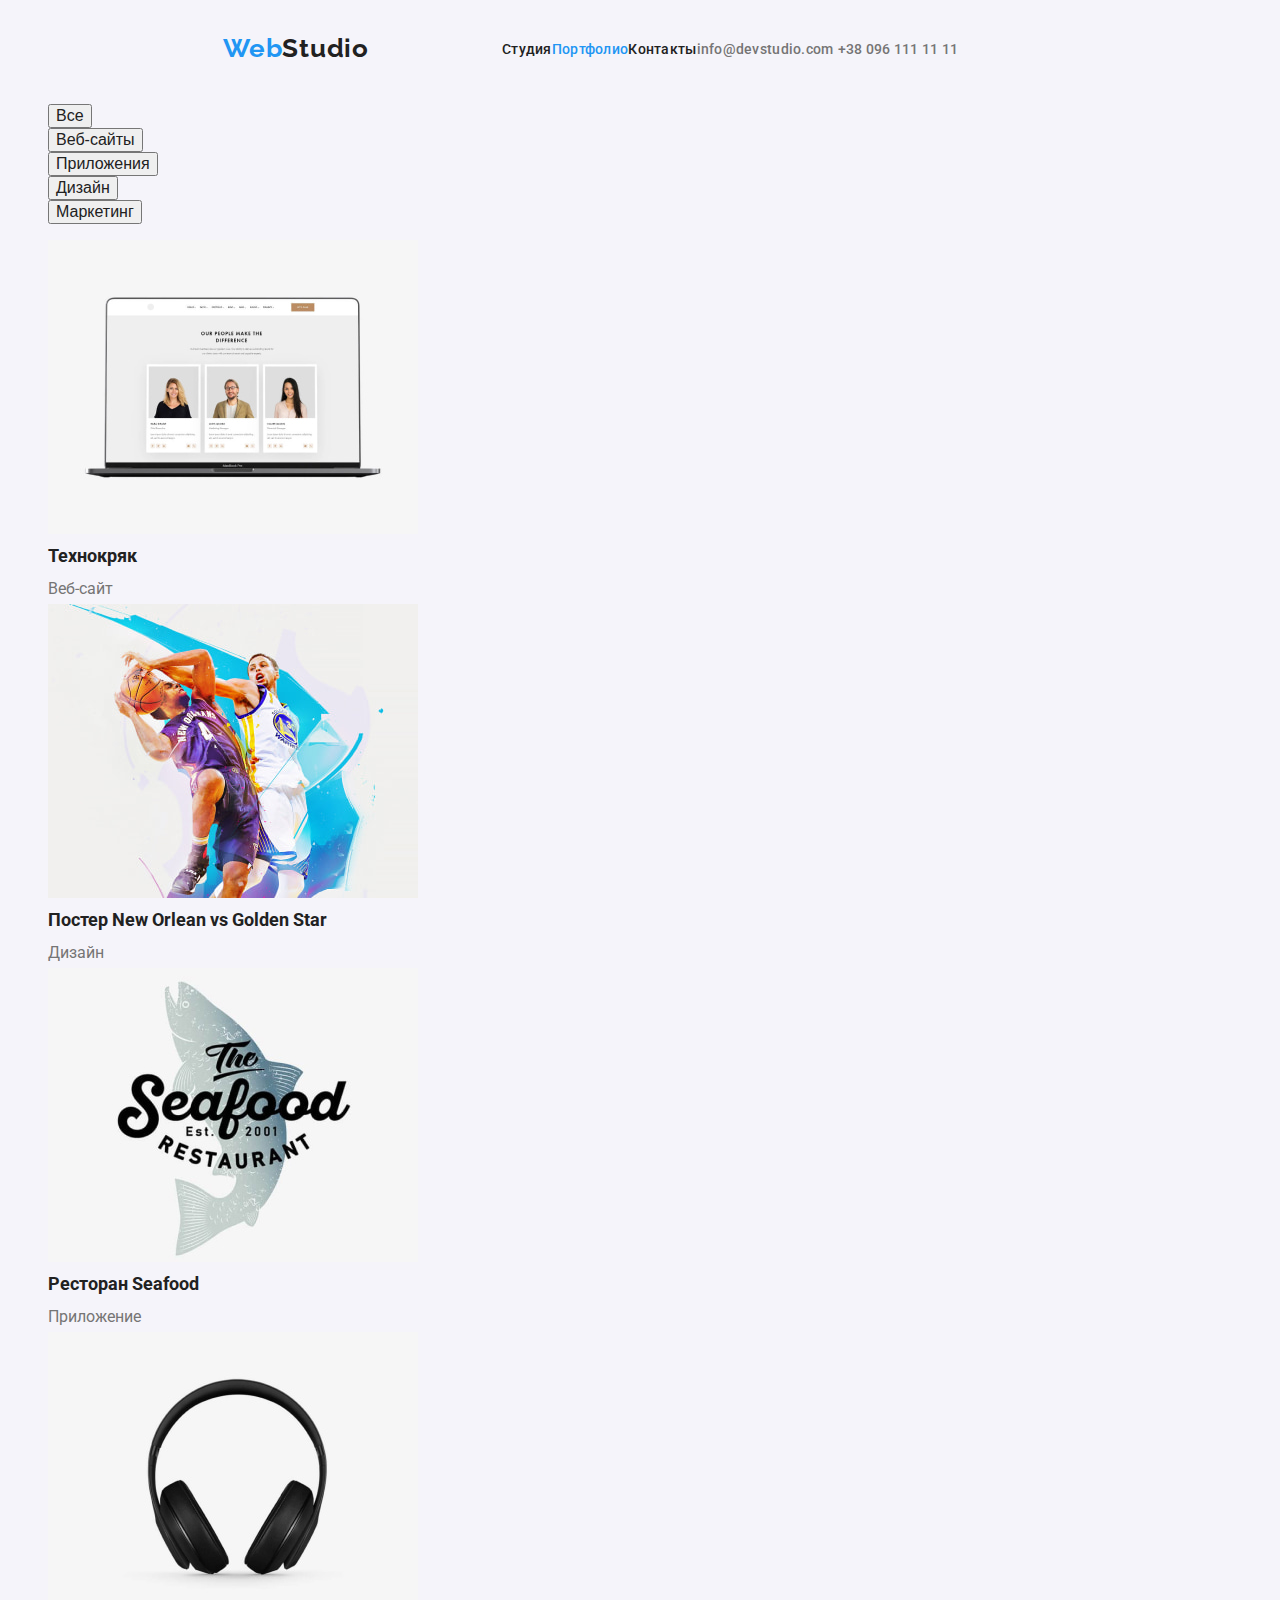
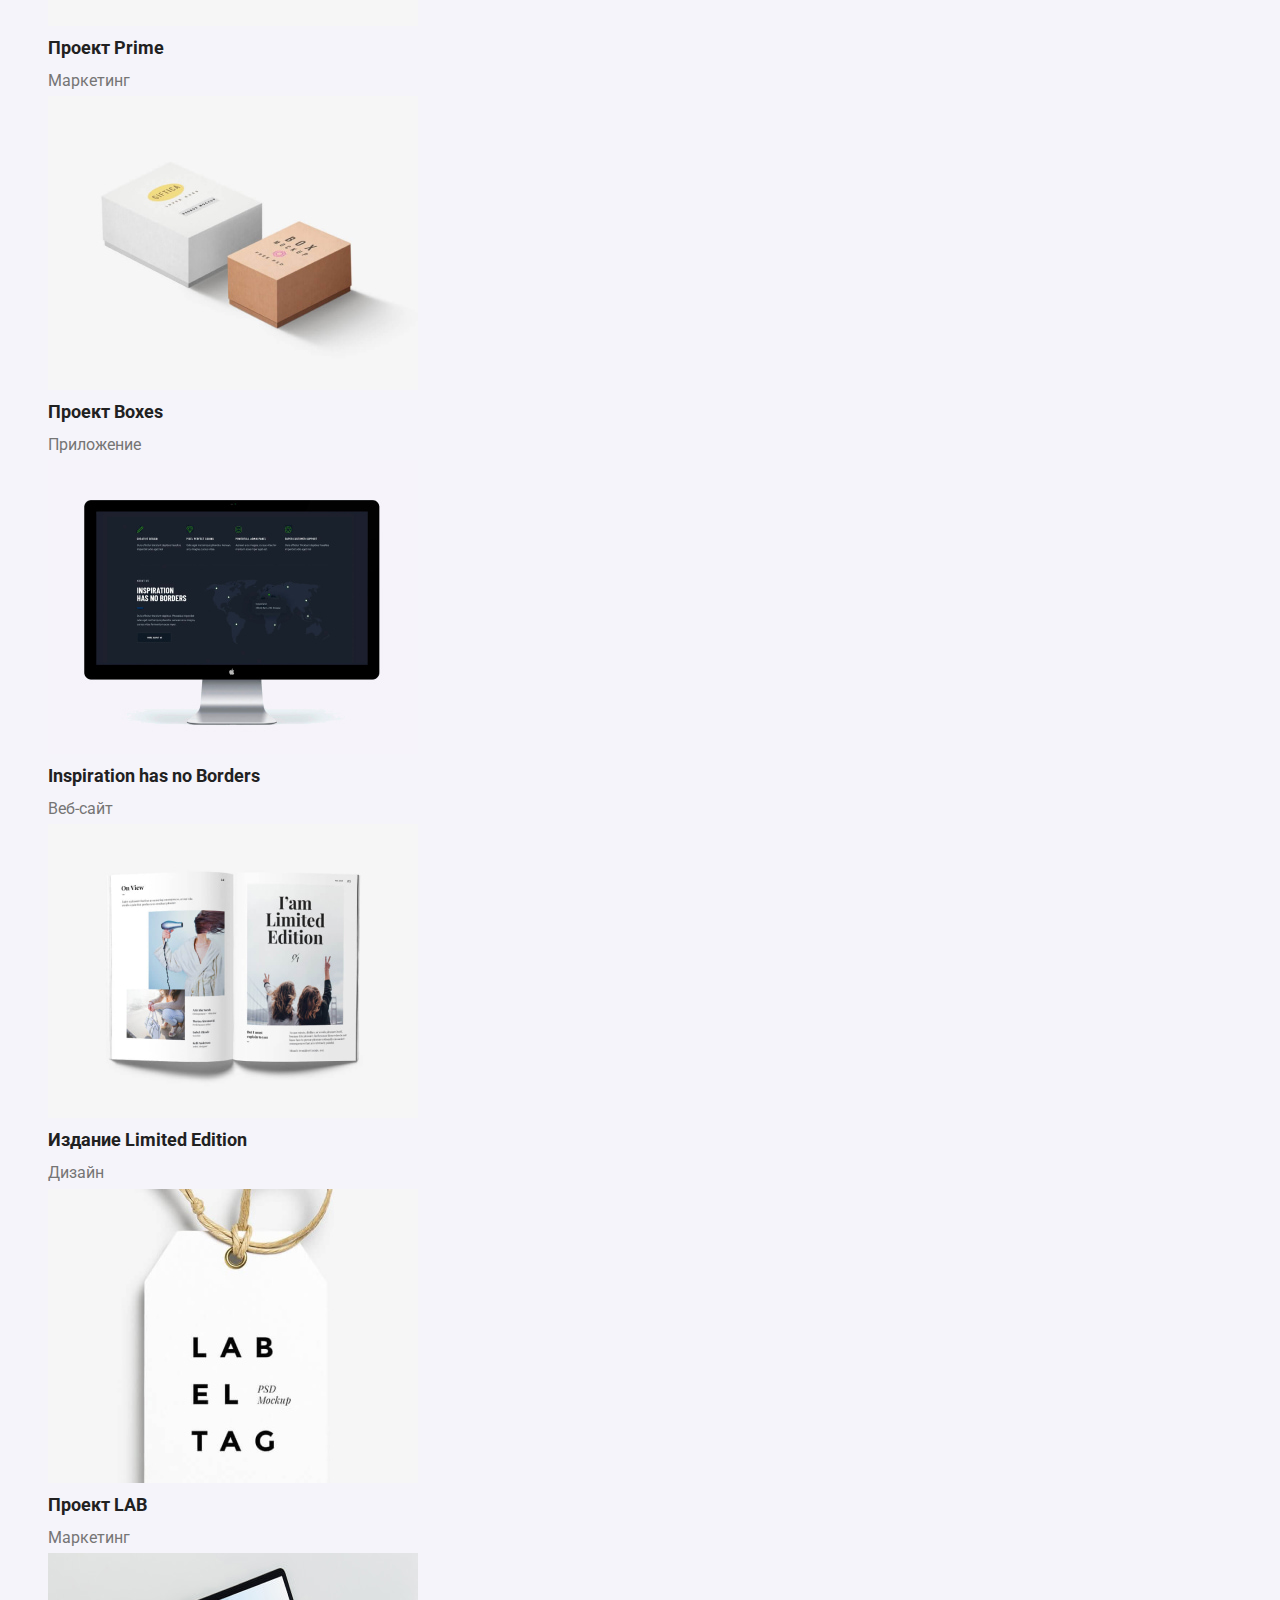
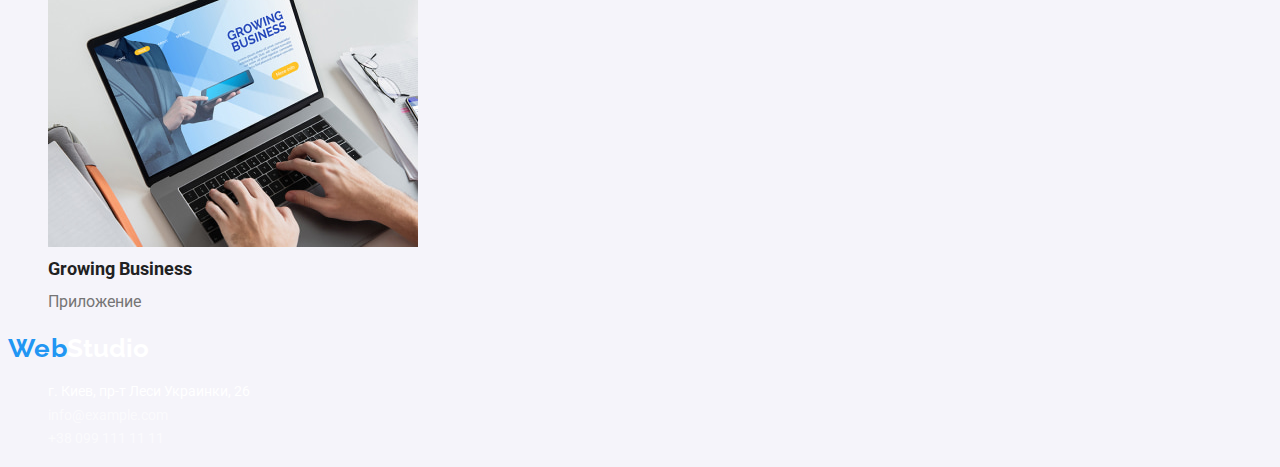
==== portfolio.html @ 43e61fd3 "Initial commit" ====
<!DOCTYPE html>
<html lang="ru">

<head>
  <meta charset="UTF-8" />
  <meta http-equiv="X-UA-Compatible" content="IE=edge" />
  <meta name="viewport" content="width=device-width, initial-scale=1.0" />
  <link rel="stylesheet" href="./css/styles.css">
  <link rel="preconnect" href="https://fonts.googleapis.com">
  <link rel="preconnect" href="https://fonts.gstatic.com" crossorigin>
  <link href="https://fonts.googleapis.com/css2?family=Raleway:wght@700&family=Roboto:wght@400;500;700;900&display=swap"
    rel="stylesheet">
  <title>Портфолио</title>
</head>

<body>
  <!-- Шапка сайта -->
  <header class="header">
    <div class="header-box">
      <a class="header-logo link" lang="en" href="./index.html"><span class="logo-link">Web</span>Studio</a>

      <nav class="header-nav">
        <ul class="header-list">
          <li class="header-item list"><a class="header-link-txt link" href="">Студия</a></li>
          <li class="header-item list"><a class="header-link link current" href="./portfolio.html">Портфолио</a></li>
          <li class="header-item list"><a class="header-link link" href="">Контакты</a></li>
        </ul>
      </nav>
      <div class="header-contact">
        <a class="header-mail link" lang="en" href="mailto:info@devstudio.com">info@devstudio.com</a>

        <a class="header-phone link" href="tel:+380961111111">+38 096 111 11 11 </a>
      </div>
    </div>

  </header>
  <!-- Уникальный контент -->
  <main>
    <!-- Секция сайты приложения дизайн маркетинг -->
    <section class="nav">
      <h2 hidden>Навигация</h2>
      <ul class="nav-list">
        <li class="nav-item list"><button type="button" class="nav-button link">Все</button></li>
        <li class="nav-item list"><button type="button" class="nav-button link">Веб-сайты</button></li>
        <li class="nav-item list"><button type="button" class="nav-button link">Приложения</button></li>
        <li class="nav-item list"><button type="button" class="nav-button link">Дизайн</button></li>
        <li class="nav-item list"><button type="button" class="nav-button link">Маркетинг</button></li>
      </ul>

      <ul class="services-list">
        <li class="services-item list">
          <img class="services-image" src="./images/galery-portfolio/ноутбук.jpg" alt="ноутбук">
          <p class="services-primary-text">Технокряк</p>
          <p class="services-secondary-text">Веб-сайт</p>
        </li>
        <li class="services-item list">
          <img class="services-image" src="./images/galery-portfolio/баскетбол.jpg" alt="два игрока играют в баскетбол">
          <p class="services-primary-text">Постер New Orlean vs Golden Star</p>
          <p class="services-secondary-text">Дизайн</p>
        </li>
        <li class="services-item list">
          <img class="services-image" src="./images/galery-portfolio/логотип-ресторан.jpg"
            alt="логотип ресторана Seafood">
          <p class="services-primary-text">Ресторан Seafood</p>
          <p class="services-secondary-text">Приложение</p>
        </li>
        <li class="services-item list">
          <img class="services-image" src="./images/galery-portfolio/наушники.jpg" alt="наушники">
          <p class="services-primary-text">Проект Prime</p>
          <p class="services-secondary-text">Маркетинг</p>
        </li>
        <li class="services-item list">
          <img class="services-image" src="./images/galery-portfolio/коробочки.jpg" alt="коробочки">
          <p class="services-primary-text">Проект Boxes</p>
          <p class="services-secondary-text">Приложение</p>
        </li>
        <li class="services-item list">
          <img class="services-image" src="./images/galery-portfolio/монитор.jpg" alt="монитор">
          <p class="services-primary-text" lang="en">Inspiration has no Borders</p>
          <p class="services-secondary-text">Веб-сайт</p>
        </li>
        <li class="services-item list">
          <img class="services-image" src="./images/galery-portfolio/книга.jpg" alt="книга">
          <p class="services-primary-text">Издание Limited Edition</p>
          <p class="services-secondary-text">Дизайн</p>
        </li>
        <li class="services-item list">
          <img class="services-image" src="./images/galery-portfolio/ярлык.jpg" alt="ярлык">
          <p class="services-primary-text">Проект LAB</p>
          <p class="services-secondary-text">Маркетинг</p>
        </li>
        <li class="services-item list">
          <img class="services-image" src="./images/galery-portfolio/ноутбук-печать.jpg"
            alt="Печатает текст на ноутбуке">
          <p class="services-primary-text" lang="en">Growing Business</p>
          <p class="services-secondary-text">Приложение</p>
        </li>
      </ul>
    </section>
  </main>

  <!-- Подвал сайта -->
  <!-- Подвал сайта -->
  <footer class="footer">
    <a class="footer-logo link" lang="en" href="./index.html"><span class="logo-link">Web</span>Studio</a>
    <ul class="footer-list">
      <li class="footer-item list">
        <address class="footer-address">г. Киев, пр-т Леси Украинки, 26</address>
      </li>
      <li class="list">
        <a class="footer-link-mail link" lang="en" href="mailto:info@example.com">info@example.com</a>
      </li>
      <li class="list">
        <a class="footer-link-phone link" href="tel:+380991111111">+38 099 111 11 11</a>
      </li>
    </ul>
  </footer>
</body>

</html>
---- css/styles.css ----
:root {
  /* Основные шрифты */
  --main-font: 'roboto', sans-serif;
  --secondary-font: 'raleway' sans-serif;
  /* Цвет текста */
  --main-color: rgba(117, 117, 117, 1);

  --secondary-color: rgb(33, 33, 33, 1);
  --unique-color: rgb(33, 150, 243, 1);
  --title-color: rgb(255, 255, 255, 1);
  /* Основные фоны */
}

h1,
h2,
h3,
h4,
p {
  margin-top: 0;
  margin-bottom: 0;
}
.link {
  text-decoration: none;
}

.list {
  margin-top: 0;
  margin-bottom: 0;
  padding-left: 0;
  list-style: none;
}

body {
  background-color: #f5f4fa;
  font-family: var(--main-font);
}

/* Шапка сайта */

.header-box {
  display: flex;
  margin-left: 215px;
  width: 1600px;
  height: 80px;
  align-items: center;
}

.header-list {
  display: flex;
}

.header-item {
}
.header-contact {
}

.header-logo {
  font-family: raleway;
  font-size: 26px;
  font-weight: 700;
  line-height: 1.19;
  color: var(--secondary-color);
  letter-spacing: 0.03em;
}

.header-nav {
  display: flex;
  margin-left: 93px;
}

.logo-link {
  font-family: raleway;
  font-size: 26px;
  font-weight: 700;
  line-height: 1.19;
  color: var(--unique-color);
  letter-spacing: 0.03em;
}

.header-link {
  font-family: var(--main-font);
  color: var(--secondary-color);
  font-style: normal;
  font-weight: 500;
  font-size: 14px;
  line-height: 1.14;
  letter-spacing: 0.02em;
}

.current {
  color: var(--unique-color);
}

.header-link:hover,
.header-link:focus {
  color: var(--unique-color);
}

.header-link-txt {
  font-family: var(--main-font);
  color: var(--secondary-color);
  font-style: normal;
  font-weight: 500;
  font-size: 14px;
  line-height: 1.14;
  letter-spacing: 0.02em;
}

.header-link-txt:hover,
.header-link-txt:focus {
  color: var(--unique-color);
}

.header-mail {
  font-family: var(--main-font);
  color: var(--main-color);
  font-style: normal;
  font-weight: 500;
  font-size: 14px;
  line-height: 1.14;
  letter-spacing: 0.02em;
}

.header-mail:hover,
.header-mail:focus {
  color: var(--unique-color);
}

.header-phone {
  font-family: var(--main-font);
  color: var(--main-color);
  font-style: normal;
  font-weight: 500;
  font-size: 14px;
  line-height: 1.14;
  letter-spacing: 0.02em;
}

.header-phone:hover,
.header-phone:focus {
  color: var(--unique-color);
}

/* Секция герой */

.hero-title {
  font-size: 44px;
  font-style: var(--main-font);
  color: var(--title-color);
  font-weight: 900;
  line-height: 1.48;
  letter-spacing: 0.06em;
}

.hero-button {
  font-family: var(--main-font);
  font-style: normal;
  font-weight: 700;
  font-size: 1.9;
  line-height: 30px;
  letter-spacing: 0.06em;
  cursor: pointer;
  color: var(--title-color);
  background-color: var(--unique-color);
}

/* Секция особенности */

.feature-title {
  font-family: var(--main-font);
  font-style: normal;
  color: var(--secondary-color);
  font-weight: 700;
  font-size: 14px;
  line-height: 1.14;
  letter-spacing: 0.03em;
  text-transform: uppercase;
}

.feature-text {
  font-family: var(--main-font);
  font-style: normal;
  font-weight: normal;
  font-size: 14px;
  line-height: 1.14;
  letter-spacing: 0.03em;
  color: var(--main-color);
}

/* Секция Чем мы занимаемся */

.occupation-title {
  font-style: normal;
  font-weight: 700;
  font-size: 36px;
  line-height: 1.17;
  letter-spacing: 0.03em;
  color: var(--secondary-color);
}

/* Секция Команда сотрудников */
.employee-title {
  font-style: normal;
  font-weight: 700;
  font-size: 36px;
  line-height: 1.17;
  letter-spacing: 0.03em;
  color: var(--secondary-color);
}

.employee-title-name {
  font-style: normal;
  font-weight: 500;
  font-size: 16px;
  line-height: 1.19;
  letter-spacing: 0.03em;
  color: var(--secondary-color);
}

.employee-text {
  font-family: var(--main-font);
  font-style: normal;
  font-weight: normal;
  font-size: 16px;
  line-height: 1.19;
  letter-spacing: 0.03em;
  color: var(--main-color);
}

/* Портфолио */
.nav-button {
  font-style: normal;
  font-weight: 500;
  font-size: 16px;
  color: var(--secondary-color);
  cursor: pointer;
}

.nav-button:hover,
.nav-button:focus {
  color: var(--title-color);
  background-color: var(--unique-color);
}

.services-primary-text {
  font-family: var(--main-font);
  font-style: normal;
  font-weight: 700;
  font-size: 18px;
  line-height: 2;
  color: var(--secondary-color);
}

.services-secondary-text {
  font-family: var(--main-font);
  font-style: normal;
  font-weight: normal;
  font-size: 16px;
  line-height: 1.88;
  color: var(--main-color);
}

/* Footer */

.footer-logo {
  font-family: raleway;
  font-size: 26px;
  font-weight: 700;
  color: var(--title-color);
}

.footer-address {
  font-family: Roboto;
  font-style: normal;
  font-weight: normal;
  font-size: 14px;
  line-height: 1.71;
  color: var(--title-color);
}

.footer-link-mail {
  font-family: Roboto;
  font-style: normal;
  font-weight: normal;
  font-size: 14px;
  line-height: 1.7;
  color: rgba(255, 255, 255, 0.6);
}

.footer-link-mail:hover,
.footer-link-mail:focus {
  color: var(--unique-color);
}

.footer-link-phone {
  font-family: Roboto;
  font-style: normal;
  font-weight: normal;
  font-size: 14px;
  line-height: 1.7;
  color: rgba(255, 255, 255, 0.6);
}

.footer-link-phone:hover,
.footer-link-phone:focus {
  color: var(--unique-color);
}
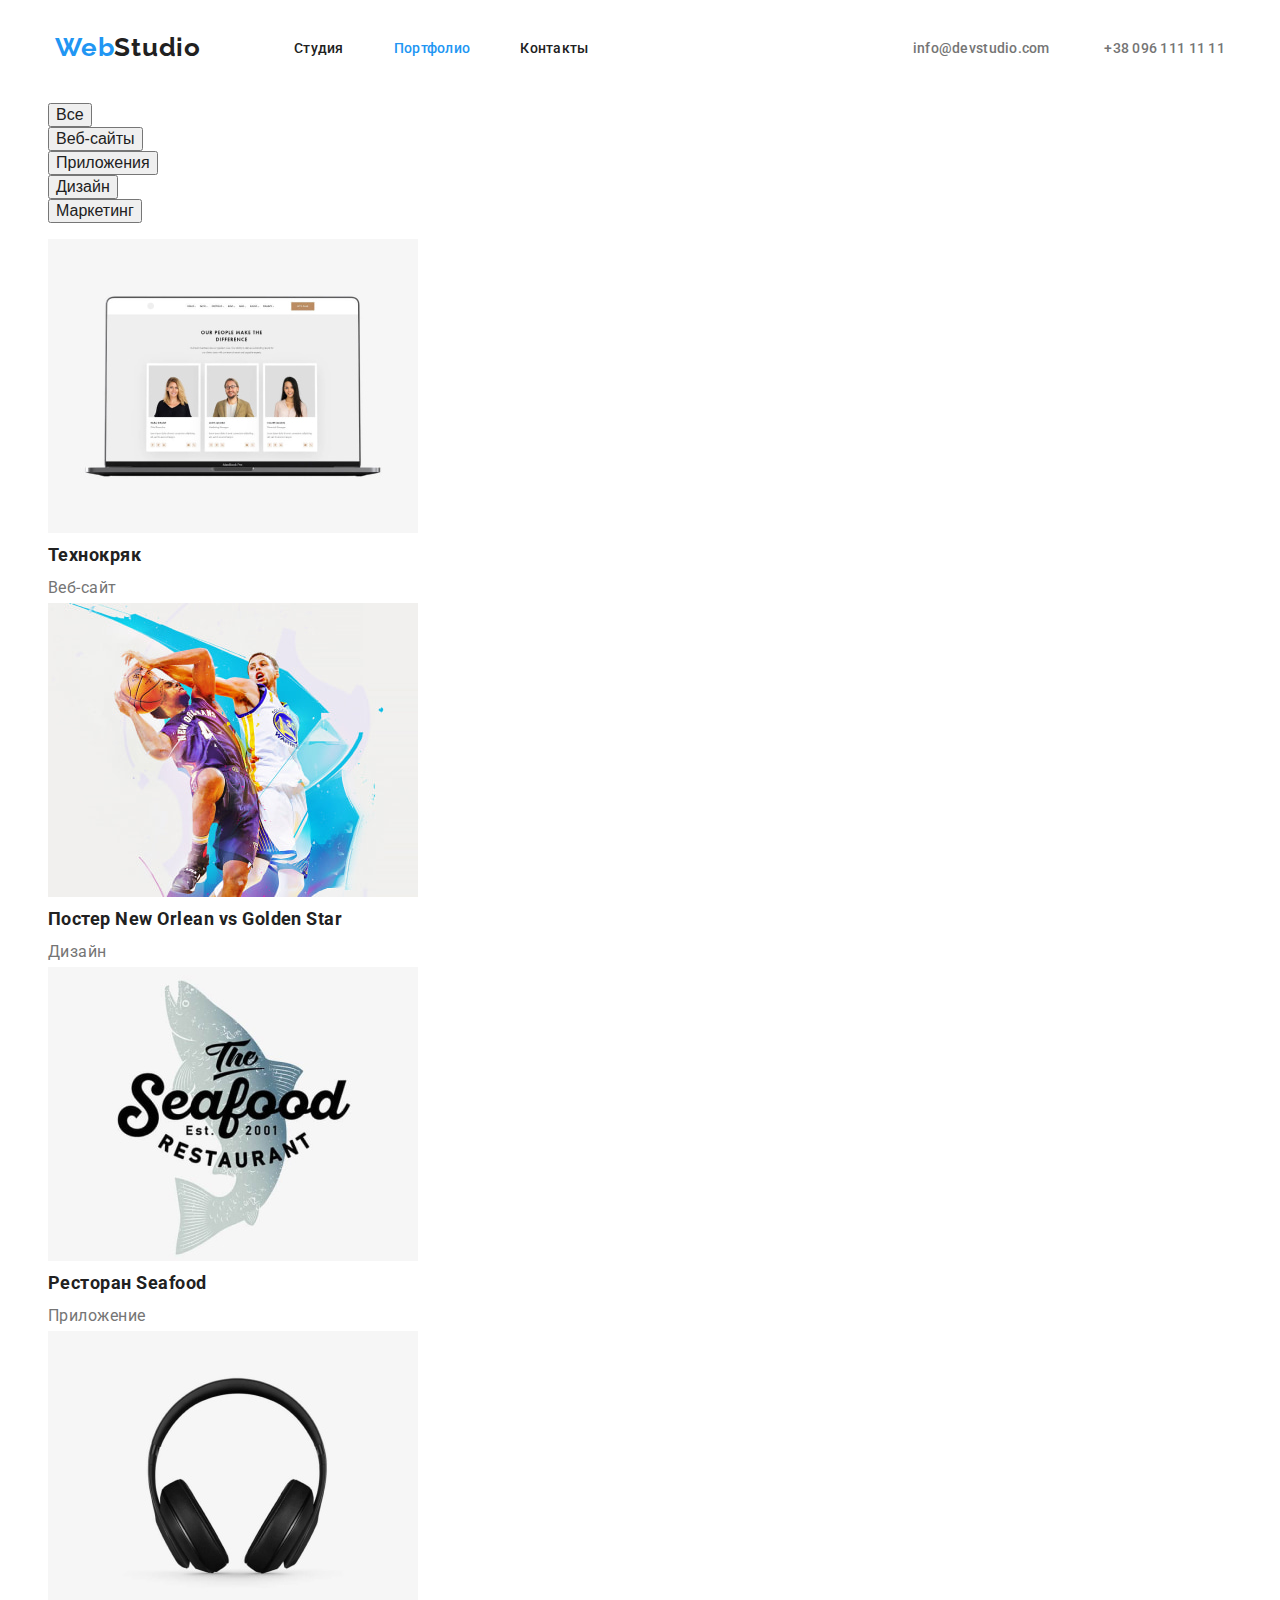
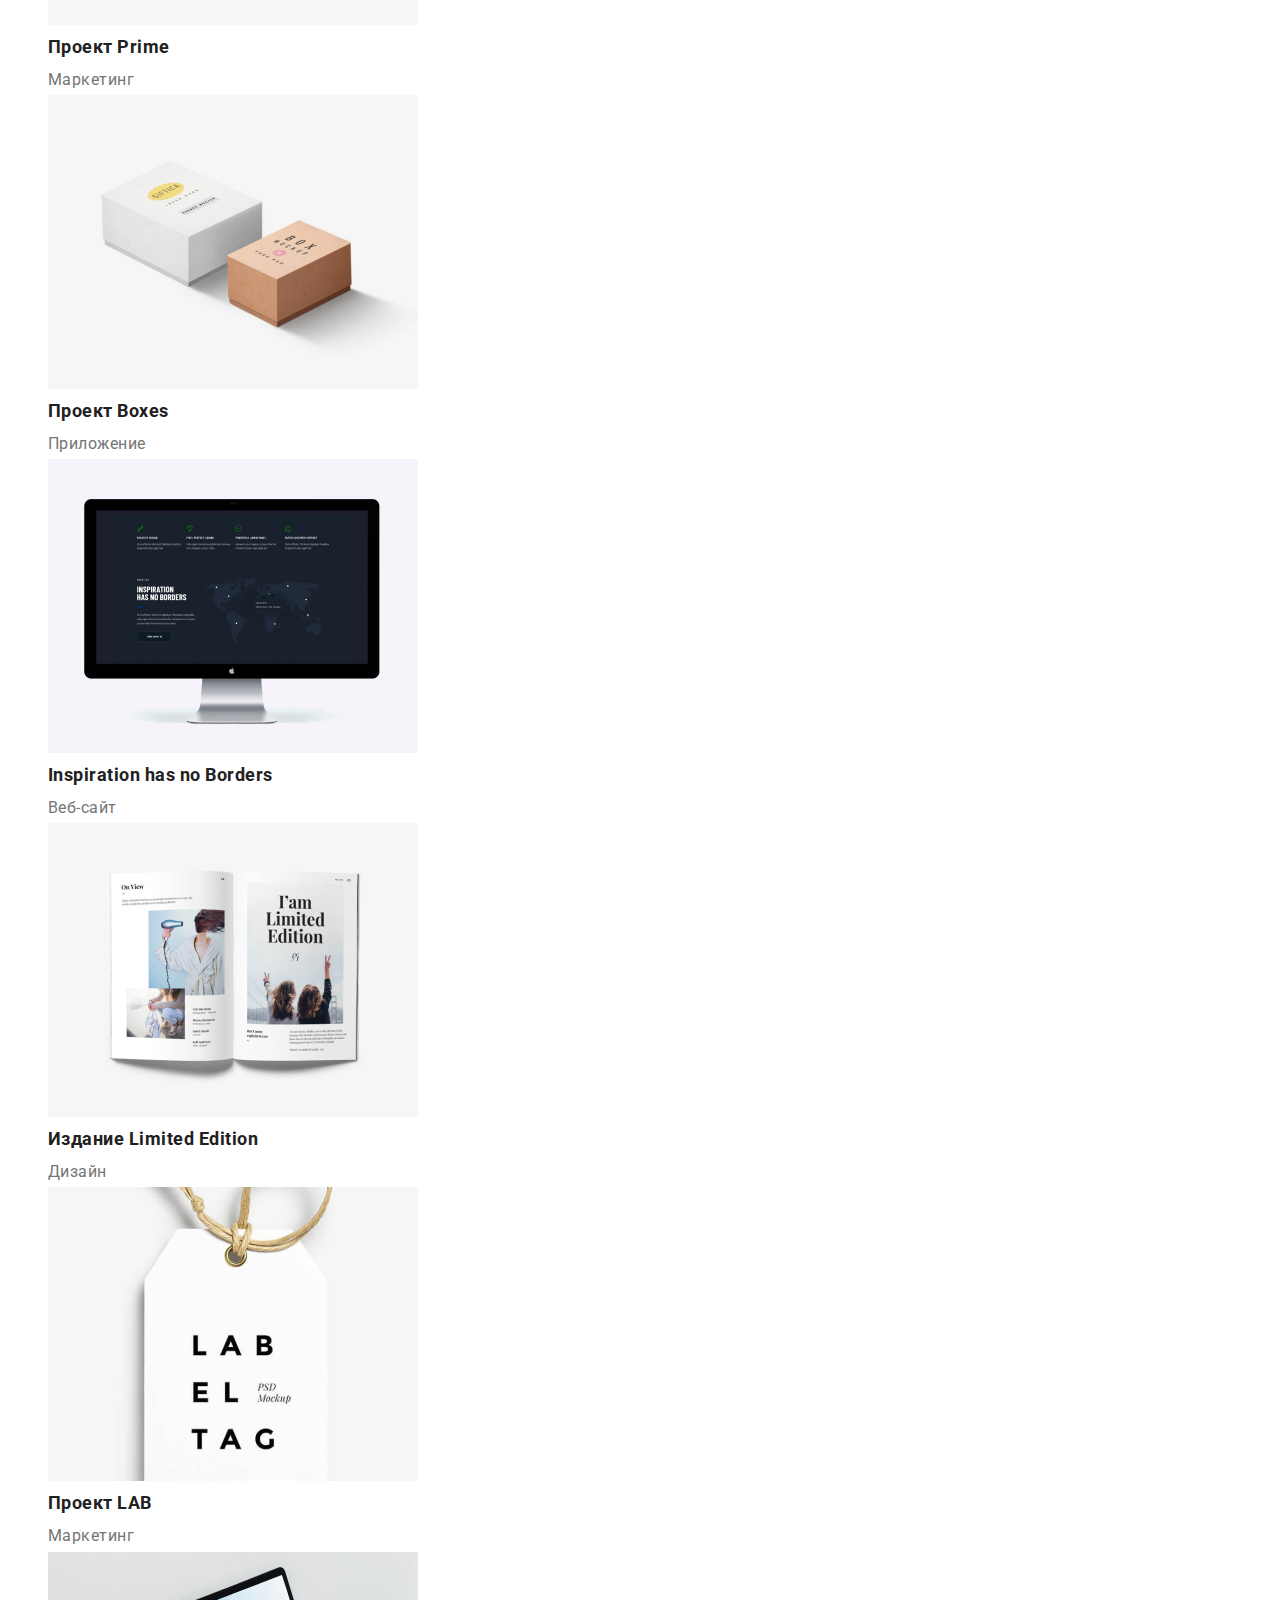
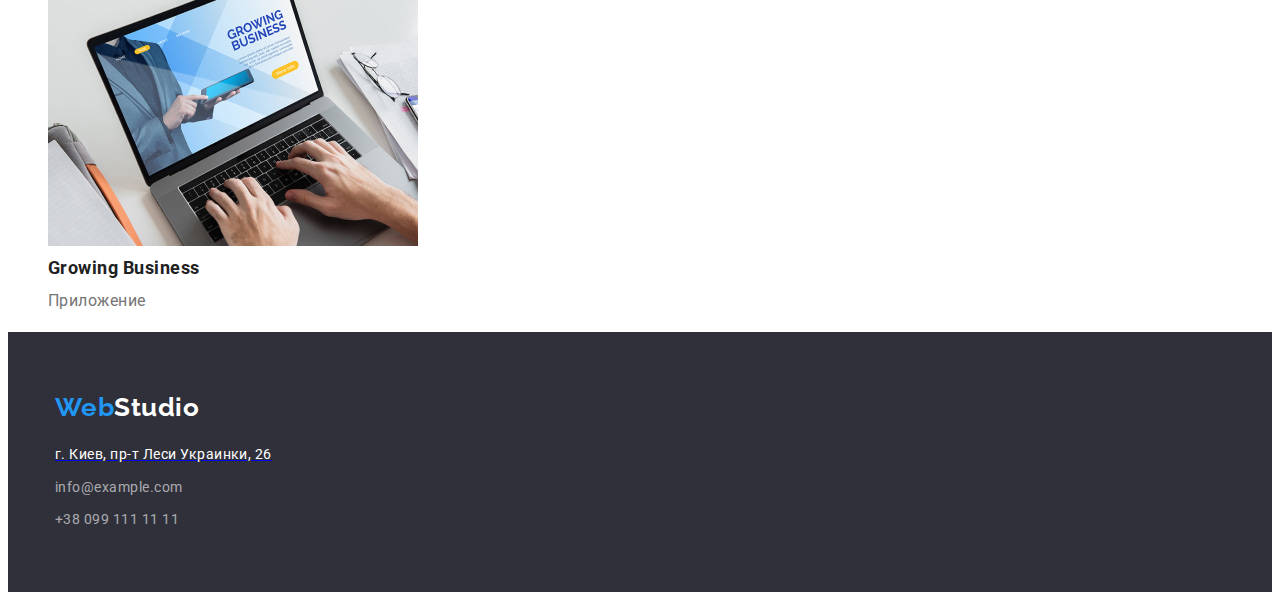
==== commit ea5d8548: "Закончил стили на странице "Студия"" ====
--- a/portfolio.html
+++ b/portfolio.html
@@ -16,14 +16,14 @@
 <body>
   <!-- Шапка сайта -->
   <header class="header">
-    <div class="header-box">
+    <div class="header-box container">
       <a class="header-logo link" lang="en" href="./index.html"><span class="logo-link">Web</span>Studio</a>
 
       <nav class="header-nav">
-        <ul class="header-list">
-          <li class="header-item list"><a class="header-link-txt link" href="">Студия</a></li>
-          <li class="header-item list"><a class="header-link link current" href="./portfolio.html">Портфолио</a></li>
-          <li class="header-item list"><a class="header-link link" href="">Контакты</a></li>
+        <ul class="header-list list">
+          <li class="header-item"><a class="header-link-txt link" href="">Студия</a></li>
+          <li class="header-item"><a class="header-link link current" href="./portfolio.html">Портфолио</a></li>
+          <li class="header-item"><a class="header-link link" href="">Контакты</a></li>
         </ul>
       </nav>
       <div class="header-contact">
@@ -102,18 +102,23 @@
   <!-- Подвал сайта -->
   <!-- Подвал сайта -->
   <footer class="footer">
-    <a class="footer-logo link" lang="en" href="./index.html"><span class="logo-link">Web</span>Studio</a>
-    <ul class="footer-list">
-      <li class="footer-item list">
-        <address class="footer-address">г. Киев, пр-т Леси Украинки, 26</address>
-      </li>
-      <li class="list">
-        <a class="footer-link-mail link" lang="en" href="mailto:info@example.com">info@example.com</a>
-      </li>
-      <li class="list">
-        <a class="footer-link-phone link" href="tel:+380991111111">+38 099 111 11 11</a>
-      </li>
-    </ul>
+    <div class="container">
+      <a class="footer-logo link" lang="en" href="./index.html"><span class="logo-link">Web</span>Studio</a>
+      <ul class="footer-list list">
+        <li class="footer-item list">
+          <a href="https://www.google.com.ua/maps/place/%D0%B1%D1%83%D0%BB%D1%8C%D0%B2%D0%B0%D1%80+%D0%9B%D0%B5%D1%81%D1%96+%D0%A3%D0%BA%D1%80%D0%B0%D1%97%D0%BD%D0%BA%D0%B8,+26,+%D0%9A%D0%B8%D1%97%D0%B2,+02000/@50.4265841,30.5361918,17z/data=!3m1!4b1!4m5!3m4!1s0x40d4cf0e033ecbe9:0x57a4dffefec77da0!8m2!3d50.4265807!4d30.5383858"
+            target="_blank" rel="noreferrer noopener list link">
+            <address class="footer-address">г. Киев, пр-т Леси Украинки, 26</address>
+          </a>
+        </li>
+        <li class="footer-item list">
+          <a class="footer-link-mail link" lang="en" href="mailto:info@example.com">info@example.com</a>
+        </li>
+        <li class="footer-item list">
+          <a class="footer-link-phone link" href="tel:+380991111111">+38 099 111 11 11</a>
+        </li>
+      </ul>
+    </div>
   </footer>
 </body>
 
--- a/css/styles.css
+++ b/css/styles.css
@@ -9,6 +9,23 @@
   --unique-color: rgb(33, 150, 243, 1);
   --title-color: rgb(255, 255, 255, 1);
   /* Основные фоны */
+}
+
+html {
+  box-sizing: border-box;
+}
+*,
+*::before,
+*::after {
+  box-sizing: inherit;
+}
+
+.container {
+  width: 1200px;
+  padding-right: 15px;
+  padding-left: 15px;
+  margin-left: auto;
+  margin-right: auto;
 }
 
 h1,
@@ -31,17 +48,20 @@
 }
 
 body {
-  background-color: #f5f4fa;
-  font-family: var(--main-font);
-}
-
+  background-color: #fff;
+  font-family: var(--main-font);
+  max-width: 1600px;
+  letter-spacing: 0.03em;
+}
+section {
+  display: block;
+}
 /* Шапка сайта */
 
 .header-box {
   display: flex;
-  margin-left: 215px;
-  width: 1600px;
-  height: 80px;
+  padding-top: 24px;
+  padding-bottom: 24px;
   align-items: center;
 }
 
@@ -49,9 +69,26 @@
   display: flex;
 }
 
+.header-nav {
+  display: flex;
+  margin-left: 93px;
+}
+
 .header-item {
-}
-.header-contact {
+  margin-right: 50px;
+}
+.header-item:last-child {
+  margin-right: 0;
+}
+
+.header-link-txt {
+  padding-top: 15px;
+  padding-bottom: 15px;
+}
+
+.header-link {
+  padding-top: 15px;
+  padding-bottom: 15px;
 }
 
 .header-logo {
@@ -63,11 +100,6 @@
   letter-spacing: 0.03em;
 }
 
-.header-nav {
-  display: flex;
-  margin-left: 93px;
-}
-
 .logo-link {
   font-family: raleway;
   font-size: 26px;
@@ -87,10 +119,6 @@
   letter-spacing: 0.02em;
 }
 
-.current {
-  color: var(--unique-color);
-}
-
 .header-link:hover,
 .header-link:focus {
   color: var(--unique-color);
@@ -106,12 +134,20 @@
   letter-spacing: 0.02em;
 }
 
+.header-contact {
+  margin-left: auto;
+}
+
 .header-link-txt:hover,
 .header-link-txt:focus {
   color: var(--unique-color);
 }
 
 .header-mail {
+  margin-right: 50px;
+  padding-top: 15px;
+  padding-bottom: 15px;
+
   font-family: var(--main-font);
   color: var(--main-color);
   font-style: normal;
@@ -127,6 +163,9 @@
 }
 
 .header-phone {
+  padding-top: 15px;
+  padding-bottom: 15px;
+
   font-family: var(--main-font);
   color: var(--main-color);
   font-style: normal;
@@ -142,22 +181,34 @@
 }
 
 /* Секция герой */
+.hero {
+  background-color: rgba(47, 48, 58, 1);
+  padding: 200px 0px;
+  text-align: center;
+}
 
 .hero-title {
   font-size: 44px;
-  font-style: var(--main-font);
+  font-family: var(--main-font);
+  font-style: normal;
   color: var(--title-color);
   font-weight: 900;
-  line-height: 1.48;
+  line-height: 1.36;
   letter-spacing: 0.06em;
+  text-transform: uppercase;
 }
 
 .hero-button {
-  font-family: var(--main-font);
-  font-style: normal;
-  font-weight: 700;
-  font-size: 1.9;
-  line-height: 30px;
+  width: 200px;
+  height: 50px;
+  border-radius: 4px;
+  margin-top: 40px;
+
+  font-family: var(--main-font);
+  font-style: normal;
+  font-weight: 700;
+  font-size: 16px;
+  line-height: 1.87;
   letter-spacing: 0.06em;
   cursor: pointer;
   color: var(--title-color);
@@ -166,7 +217,20 @@
 
 /* Секция особенности */
 
+.feature-list {
+  display: flex;
+  margin-top: 94px;
+  justify-content: space-around;
+}
+
+.feature-item {
+  width: 270px;
+  height: 101px;
+}
+
 .feature-title {
+  margin-bottom: 10px;
+
   font-family: var(--main-font);
   font-style: normal;
   color: var(--secondary-color);
@@ -182,7 +246,7 @@
   font-style: normal;
   font-weight: normal;
   font-size: 14px;
-  line-height: 1.14;
+  line-height: 1.71;
   letter-spacing: 0.03em;
   color: var(--main-color);
 }
@@ -190,6 +254,9 @@
 /* Секция Чем мы занимаемся */
 
 .occupation-title {
+  margin-top: 94px;
+  text-align: center;
+
   font-style: normal;
   font-weight: 700;
   font-size: 36px;
@@ -198,8 +265,26 @@
   color: var(--secondary-color);
 }
 
+.occupation-list {
+  display: flex;
+  justify-content: space-around;
+  margin-top: 50px;
+  margin-bottom: 94px;
+}
+.occupation-item:nth-child(n + 2) {
+  margin-left: 30px;
+}
+
 /* Секция Команда сотрудников */
+
+.employee {
+  background-color: rgba(245, 244, 250, 1);
+}
+
 .employee-title {
+  padding-top: 94px;
+  text-align: center;
+
   font-style: normal;
   font-weight: 700;
   font-size: 36px;
@@ -207,8 +292,22 @@
   letter-spacing: 0.03em;
   color: var(--secondary-color);
 }
+.employee-list {
+  display: flex;
+  justify-content: space-around;
+  margin-top: 50px;
+  padding-bottom: 94px;
+}
+
+.employee-item {
+  background-color: #fff;
+}
 
 .employee-title-name {
+  margin-top: 30px;
+  text-align: center;
+
+  font-family: var(--main-font);
   font-style: normal;
   font-weight: 500;
   font-size: 16px;
@@ -218,6 +317,9 @@
 }
 
 .employee-text {
+  margin-top: 10px;
+  text-align: center;
+
   font-family: var(--main-font);
   font-style: normal;
   font-weight: normal;
@@ -260,7 +362,16 @@
   color: var(--main-color);
 }
 
+.current {
+  color: var(--unique-color);
+}
+
 /* Footer */
+
+.footer {
+  background-color: rgba(47, 48, 58, 1);
+  padding-top: 60px;
+}
 
 .footer-logo {
   font-family: raleway;
@@ -269,6 +380,19 @@
   color: var(--title-color);
 }
 
+.footer-list {
+  margin-top: 20px;
+}
+
+.footer-item {
+  margin-bottom: 9px;
+}
+
+.footer-item:last-child {
+  margin-bottom: 0;
+  padding-bottom: 60px;
+}
+
 .footer-address {
   font-family: Roboto;
   font-style: normal;
@@ -279,6 +403,10 @@
 }
 
 .footer-link-mail {
+  margin-bottom: 9px;
+}
+
+.footer-link-mail {
   font-family: Roboto;
   font-style: normal;
   font-weight: normal;
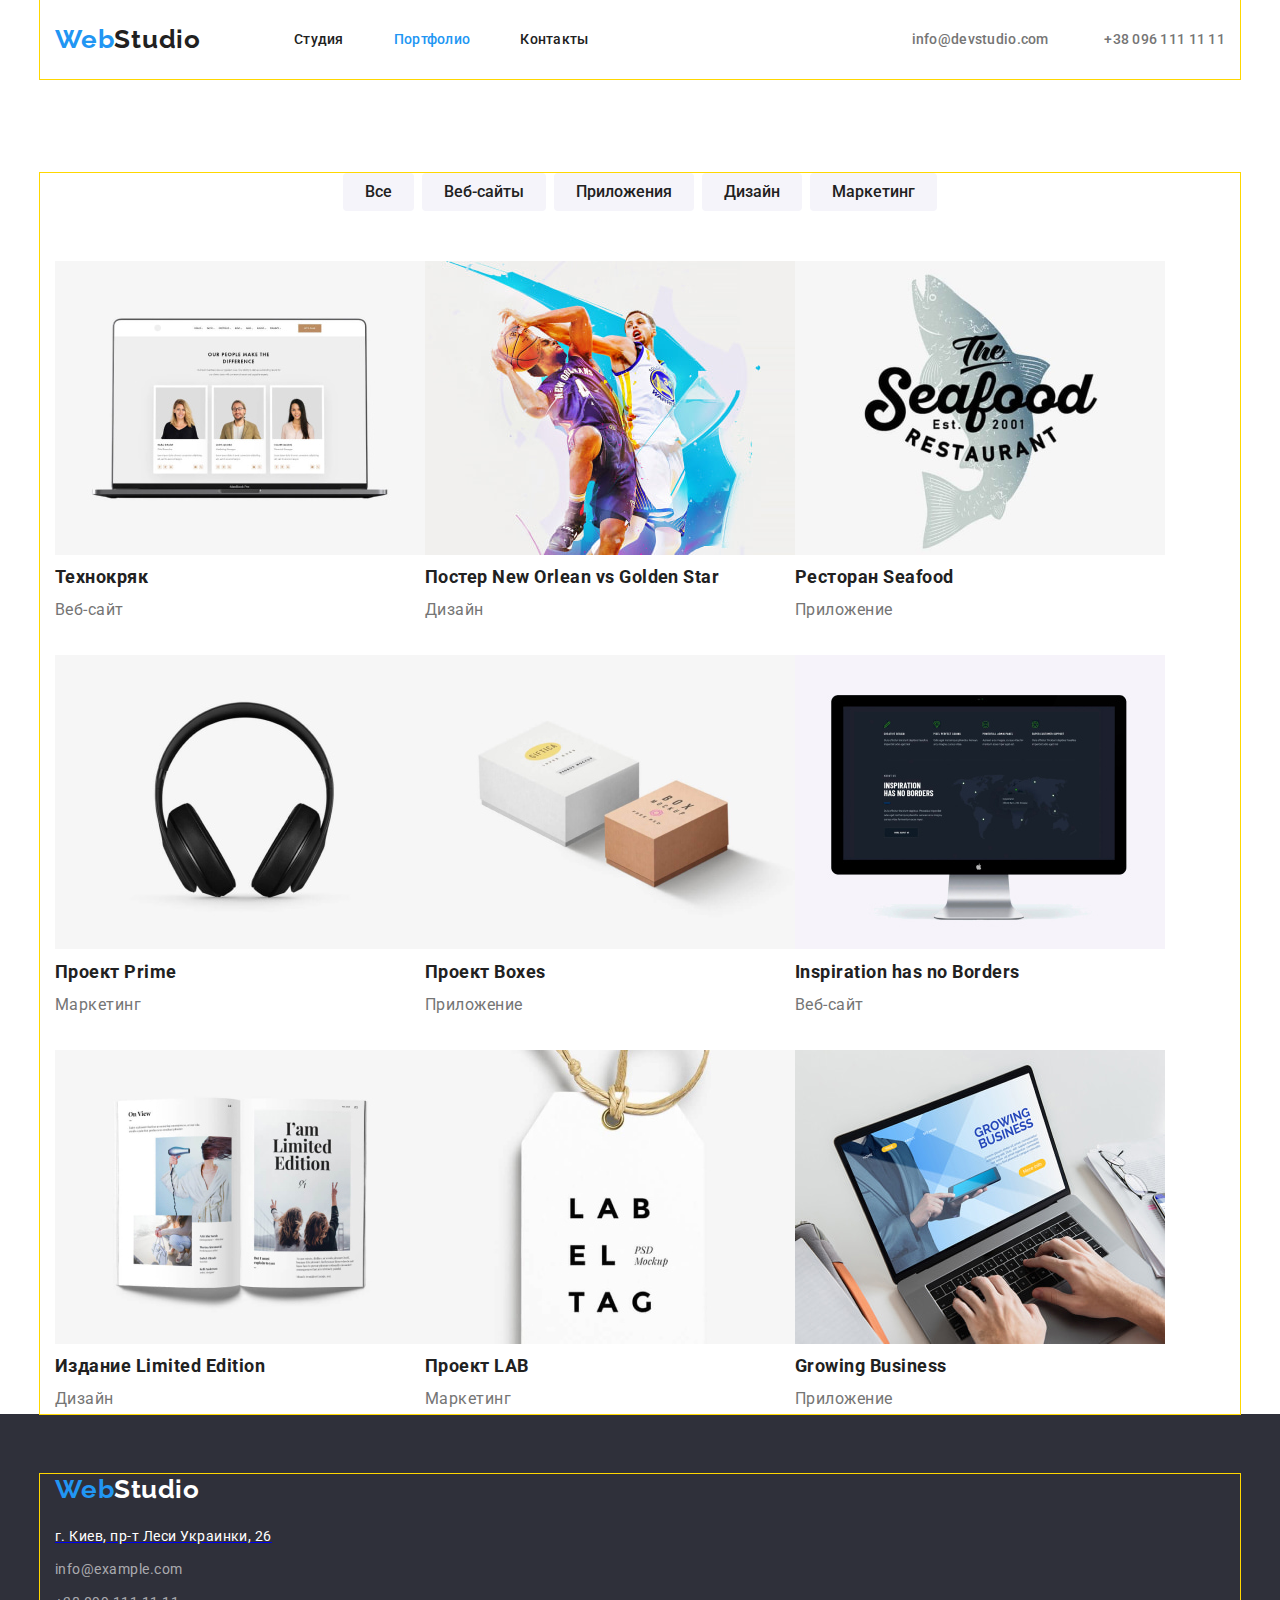
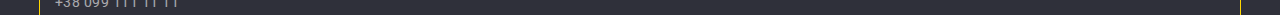
==== commit de7d172d: "Добавил отступы в фал портфолио" ====
--- a/portfolio.html
+++ b/portfolio.html
@@ -8,6 +8,7 @@
   <link rel="stylesheet" href="./css/styles.css">
   <link rel="preconnect" href="https://fonts.googleapis.com">
   <link rel="preconnect" href="https://fonts.gstatic.com" crossorigin>
+  <link rel="stylesheet" href="https://cdn.jsdelivr.net/npm/modern-normalize@1.1.0/modern-normalize.min.css">
   <link href="https://fonts.googleapis.com/css2?family=Raleway:wght@700&family=Roboto:wght@400;500;700;900&display=swap"
     rel="stylesheet">
   <title>Портфолио</title>
@@ -15,6 +16,7 @@
 
 <body>
   <!-- Шапка сайта -->
+
   <header class="header">
     <div class="header-box container">
       <a class="header-logo link" lang="en" href="./index.html"><span class="logo-link">Web</span>Studio</a>
@@ -35,67 +37,72 @@
 
   </header>
   <!-- Уникальный контент -->
+
   <main>
     <!-- Секция сайты приложения дизайн маркетинг -->
     <section class="nav">
       <h2 hidden>Навигация</h2>
-      <ul class="nav-list">
-        <li class="nav-item list"><button type="button" class="nav-button link">Все</button></li>
-        <li class="nav-item list"><button type="button" class="nav-button link">Веб-сайты</button></li>
-        <li class="nav-item list"><button type="button" class="nav-button link">Приложения</button></li>
-        <li class="nav-item list"><button type="button" class="nav-button link">Дизайн</button></li>
-        <li class="nav-item list"><button type="button" class="nav-button link">Маркетинг</button></li>
-      </ul>
+      <div class="container">
+        <ul class="nav-list">
+          <li class="nav-item list"><button type="button" class="nav-button link">Все</button></li>
+          <li class="nav-item list"><button type="button" class="nav-button link">Веб-сайты</button></li>
+          <li class="nav-item list"><button type="button" class="nav-button link">Приложения</button></li>
+          <li class="nav-item list"><button type="button" class="nav-button link">Дизайн</button></li>
+          <li class="nav-item list"><button type="button" class="nav-button link">Маркетинг</button></li>
+        </ul>
 
-      <ul class="services-list">
-        <li class="services-item list">
-          <img class="services-image" src="./images/galery-portfolio/ноутбук.jpg" alt="ноутбук">
-          <p class="services-primary-text">Технокряк</p>
-          <p class="services-secondary-text">Веб-сайт</p>
-        </li>
-        <li class="services-item list">
-          <img class="services-image" src="./images/galery-portfolio/баскетбол.jpg" alt="два игрока играют в баскетбол">
-          <p class="services-primary-text">Постер New Orlean vs Golden Star</p>
-          <p class="services-secondary-text">Дизайн</p>
-        </li>
-        <li class="services-item list">
-          <img class="services-image" src="./images/galery-portfolio/логотип-ресторан.jpg"
-            alt="логотип ресторана Seafood">
-          <p class="services-primary-text">Ресторан Seafood</p>
-          <p class="services-secondary-text">Приложение</p>
-        </li>
-        <li class="services-item list">
-          <img class="services-image" src="./images/galery-portfolio/наушники.jpg" alt="наушники">
-          <p class="services-primary-text">Проект Prime</p>
-          <p class="services-secondary-text">Маркетинг</p>
-        </li>
-        <li class="services-item list">
-          <img class="services-image" src="./images/galery-portfolio/коробочки.jpg" alt="коробочки">
-          <p class="services-primary-text">Проект Boxes</p>
-          <p class="services-secondary-text">Приложение</p>
-        </li>
-        <li class="services-item list">
-          <img class="services-image" src="./images/galery-portfolio/монитор.jpg" alt="монитор">
-          <p class="services-primary-text" lang="en">Inspiration has no Borders</p>
-          <p class="services-secondary-text">Веб-сайт</p>
-        </li>
-        <li class="services-item list">
-          <img class="services-image" src="./images/galery-portfolio/книга.jpg" alt="книга">
-          <p class="services-primary-text">Издание Limited Edition</p>
-          <p class="services-secondary-text">Дизайн</p>
-        </li>
-        <li class="services-item list">
-          <img class="services-image" src="./images/galery-portfolio/ярлык.jpg" alt="ярлык">
-          <p class="services-primary-text">Проект LAB</p>
-          <p class="services-secondary-text">Маркетинг</p>
-        </li>
-        <li class="services-item list">
-          <img class="services-image" src="./images/galery-portfolio/ноутбук-печать.jpg"
-            alt="Печатает текст на ноутбуке">
-          <p class="services-primary-text" lang="en">Growing Business</p>
-          <p class="services-secondary-text">Приложение</p>
-        </li>
-      </ul>
+        <ul class="services-list">
+          <li class="services-item list">
+            <img class="services-image" src="./images/galery-portfolio/ноутбук.jpg" alt="ноутбук">
+            <p class="services-primary-text">Технокряк</p>
+            <p class="services-secondary-text">Веб-сайт</p>
+          </li>
+          <li class="services-item list">
+            <img class="services-image" src="./images/galery-portfolio/баскетбол.jpg"
+              alt="два игрока играют в баскетбол">
+            <p class="services-primary-text">Постер New Orlean vs Golden Star</p>
+            <p class="services-secondary-text">Дизайн</p>
+          </li>
+          <li class="services-item list">
+            <img class="services-image" src="./images/galery-portfolio/логотип-ресторан.jpg"
+              alt="логотип ресторана Seafood">
+            <p class="services-primary-text">Ресторан Seafood</p>
+            <p class="services-secondary-text">Приложение</p>
+          </li>
+          <li class="services-item list">
+            <img class="services-image" src="./images/galery-portfolio/наушники.jpg" alt="наушники">
+            <p class="services-primary-text">Проект Prime</p>
+            <p class="services-secondary-text">Маркетинг</p>
+          </li>
+          <li class="services-item list">
+            <img class="services-image" src="./images/galery-portfolio/коробочки.jpg" alt="коробочки">
+            <p class="services-primary-text">Проект Boxes</p>
+            <p class="services-secondary-text">Приложение</p>
+          </li>
+          <li class="services-item list">
+            <img class="services-image" src="./images/galery-portfolio/монитор.jpg" alt="монитор">
+            <p class="services-primary-text" lang="en">Inspiration has no Borders</p>
+            <p class="services-secondary-text">Веб-сайт</p>
+          </li>
+          <li class="services-item list">
+            <img class="services-image" src="./images/galery-portfolio/книга.jpg" alt="книга">
+            <p class="services-primary-text">Издание Limited Edition</p>
+            <p class="services-secondary-text">Дизайн</p>
+          </li>
+          <li class="services-item list">
+            <img class="services-image" src="./images/galery-portfolio/ярлык.jpg" alt="ярлык">
+            <p class="services-primary-text">Проект LAB</p>
+            <p class="services-secondary-text">Маркетинг</p>
+          </li>
+          <li class="services-item list">
+            <img class="services-image" src="./images/galery-portfolio/ноутбук-печать.jpg"
+              alt="Печатает текст на ноутбуке">
+            <p class="services-primary-text" lang="en">Growing Business</p>
+            <p class="services-secondary-text">Приложение</p>
+          </li>
+        </ul>
+      </div>
+
     </section>
   </main>
 
--- a/css/styles.css
+++ b/css/styles.css
@@ -26,6 +26,7 @@
   padding-left: 15px;
   margin-left: auto;
   margin-right: auto;
+  outline: 1px solid gold;
 }
 
 h1,
@@ -40,6 +41,12 @@
   text-decoration: none;
 }
 
+ul {
+  margin-top: 0;
+  margin-bottom: 0;
+  padding: 0;
+}
+
 .list {
   margin-top: 0;
   margin-bottom: 0;
@@ -331,11 +338,33 @@
 
 /* Портфолио */
 .nav-button {
+  text-align: center;
+  padding: 6px 22px;
+  border-radius: 4px;
+  border: transparent;
+
+  font-family: roboto;
   font-style: normal;
   font-weight: 500;
   font-size: 16px;
+  line-height: 1.63;
   color: var(--secondary-color);
   cursor: pointer;
+  background-color: rgba(245, 244, 250, 1);
+}
+
+.nav-list {
+  display: flex;
+  justify-content: center;
+  margin-top: 94px;
+}
+
+.nav-item {
+  margin-right: 8px;
+}
+
+.nav-item:last-child {
+  margin-right: 0;
 }
 
 .nav-button:hover,
@@ -344,6 +373,19 @@
   background-color: var(--unique-color);
 }
 
+.services-list {
+  display: flex;
+  flex-wrap: wrap;
+  margin-top: 50px;
+}
+
+.services-item:nth-child(n + 1) {
+  margin-bottom: 30px;
+}
+.services-item:nth-last-child(-n + 3) {
+  margin-bottom: 0;
+}
+
 .services-primary-text {
   font-family: var(--main-font);
   font-style: normal;
@@ -390,7 +432,6 @@
 
 .footer-item:last-child {
   margin-bottom: 0;
-  padding-bottom: 60px;
 }
 
 .footer-address {
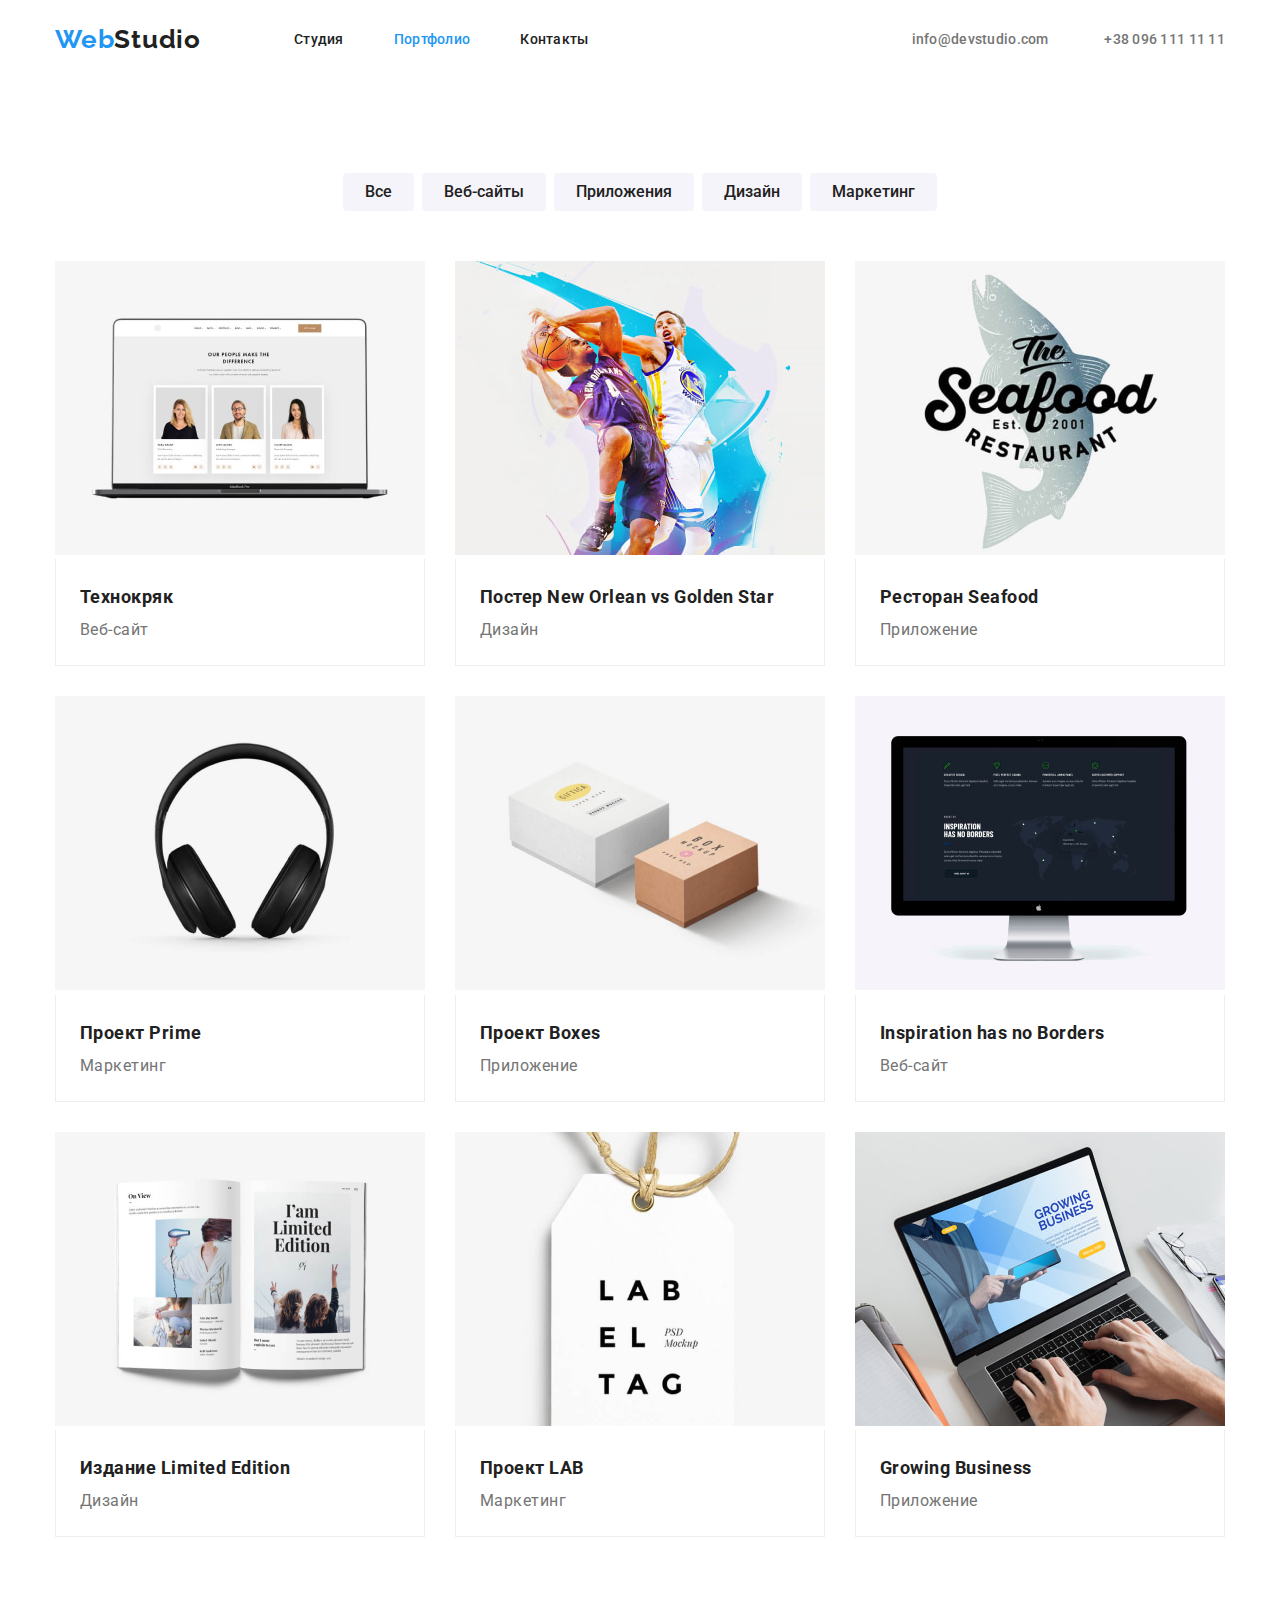
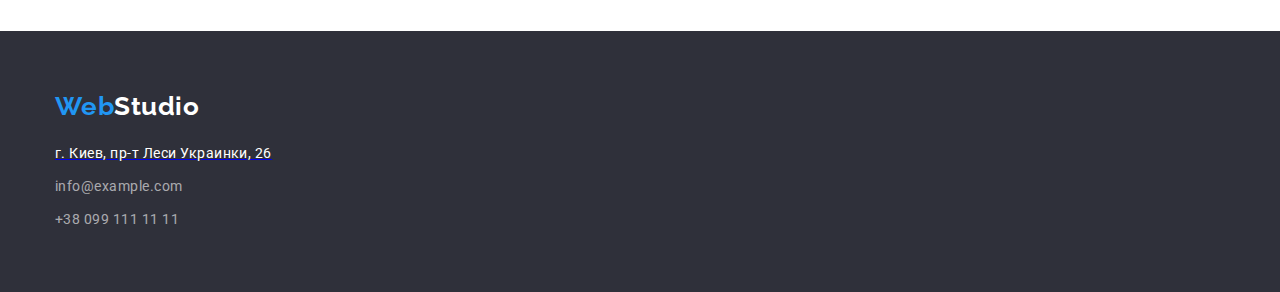
==== commit 73b0a0fe: "Закончил страницу Портфолио" ====
--- a/portfolio.html
+++ b/portfolio.html
@@ -40,7 +40,7 @@
 
   <main>
     <!-- Секция сайты приложения дизайн маркетинг -->
-    <section class="nav">
+    <section class="nav-port">
       <h2 hidden>Навигация</h2>
       <div class="container">
         <ul class="nav-list">
@@ -54,51 +54,69 @@
         <ul class="services-list">
           <li class="services-item list">
             <img class="services-image" src="./images/galery-portfolio/ноутбук.jpg" alt="ноутбук">
-            <p class="services-primary-text">Технокряк</p>
-            <p class="services-secondary-text">Веб-сайт</p>
+            <div class="services-box">
+              <p class="services-primary-text">Технокряк</p>
+              <p class="services-secondary-text">Веб-сайт</p>
+            </div>
           </li>
           <li class="services-item list">
             <img class="services-image" src="./images/galery-portfolio/баскетбол.jpg"
               alt="два игрока играют в баскетбол">
-            <p class="services-primary-text">Постер New Orlean vs Golden Star</p>
-            <p class="services-secondary-text">Дизайн</p>
+            <div class="services-box">
+              <p class="services-primary-text">Постер New Orlean vs Golden Star</p>
+              <p class="services-secondary-text">Дизайн</p>
+            </div>
           </li>
           <li class="services-item list">
             <img class="services-image" src="./images/galery-portfolio/логотип-ресторан.jpg"
               alt="логотип ресторана Seafood">
-            <p class="services-primary-text">Ресторан Seafood</p>
-            <p class="services-secondary-text">Приложение</p>
+            <div class="services-box">
+              <p class="services-primary-text">Ресторан Seafood</p>
+              <p class="services-secondary-text">Приложение</p>
+            </div>
           </li>
           <li class="services-item list">
             <img class="services-image" src="./images/galery-portfolio/наушники.jpg" alt="наушники">
-            <p class="services-primary-text">Проект Prime</p>
-            <p class="services-secondary-text">Маркетинг</p>
+            <div class="services-box">
+              <p class="services-primary-text">Проект Prime</p>
+              <p class="services-secondary-text">Маркетинг</p>
+            </div>
           </li>
           <li class="services-item list">
             <img class="services-image" src="./images/galery-portfolio/коробочки.jpg" alt="коробочки">
-            <p class="services-primary-text">Проект Boxes</p>
-            <p class="services-secondary-text">Приложение</p>
+            <div class="services-box">
+              <p class="services-primary-text">Проект Boxes</p>
+              <p class="services-secondary-text">Приложение</p>
+            </div>
           </li>
           <li class="services-item list">
             <img class="services-image" src="./images/galery-portfolio/монитор.jpg" alt="монитор">
-            <p class="services-primary-text" lang="en">Inspiration has no Borders</p>
-            <p class="services-secondary-text">Веб-сайт</p>
+            <div class="services-box">
+              <p class="services-primary-text" lang="en">Inspiration has no Borders</p>
+              <p class="services-secondary-text">Веб-сайт</p>
+            </div>
           </li>
           <li class="services-item list">
             <img class="services-image" src="./images/galery-portfolio/книга.jpg" alt="книга">
-            <p class="services-primary-text">Издание Limited Edition</p>
-            <p class="services-secondary-text">Дизайн</p>
+            <div class="services-box">
+              <p class="services-primary-text">Издание Limited Edition</p>
+              <p class="services-secondary-text">Дизайн</p>
+            </div>
           </li>
           <li class="services-item list">
             <img class="services-image" src="./images/galery-portfolio/ярлык.jpg" alt="ярлык">
-            <p class="services-primary-text">Проект LAB</p>
-            <p class="services-secondary-text">Маркетинг</p>
+            <div class="services-box">
+              <p class="services-primary-text">Проект LAB</p>
+              <p class="services-secondary-text">Маркетинг</p>
+            </div>
           </li>
           <li class="services-item list">
             <img class="services-image" src="./images/galery-portfolio/ноутбук-печать.jpg"
               alt="Печатает текст на ноутбуке">
-            <p class="services-primary-text" lang="en">Growing Business</p>
-            <p class="services-secondary-text">Приложение</p>
+            <div class="services-box">
+              <p class="services-primary-text" lang="en">Growing Business</p>
+              <p class="services-secondary-text">Приложение</p>
+            </div>
           </li>
         </ul>
       </div>
--- a/css/styles.css
+++ b/css/styles.css
@@ -26,7 +26,6 @@
   padding-left: 15px;
   margin-left: auto;
   margin-right: auto;
-  outline: 1px solid gold;
 }
 
 h1,
@@ -337,6 +336,10 @@
 }
 
 /* Портфолио */
+.nav-port {
+  padding-bottom: 94px;
+}
+
 .nav-button {
   text-align: center;
   padding: 6px 22px;
@@ -379,13 +382,36 @@
   margin-top: 50px;
 }
 
-.services-item:nth-child(n + 1) {
+/* .examples-list .item {
+  margin-right: 30px;
   margin-bottom: 30px;
 }
-.services-item:nth-last-child(-n + 3) {
+
+.examples-list .item:nth-child(3n + 3) {
+  margin-right: 0px;
+}
+
+.examples-list .item:nth-child(n + 7) {
+  margin-bottom: 0px; */
+.services-item {
+  margin-right: 30px;
+  margin-bottom: 30px;
+}
+
+.services-item:nth-child(3n + 3) {
+  margin-right: 0px;
+}
+
+.services-item:nth-child(n + 7) {
   margin-bottom: 0;
 }
 
+.services-box {
+  padding: 20px 24px;
+  border-right: 1px solid #eeeeee;
+  border-bottom: 1px solid #eeeeee;
+  border-left: 1px solid #eeeeee;
+}
 .services-primary-text {
   font-family: var(--main-font);
   font-style: normal;
@@ -413,6 +439,7 @@
 .footer {
   background-color: rgba(47, 48, 58, 1);
   padding-top: 60px;
+  padding-bottom: 60px;
 }
 
 .footer-logo {
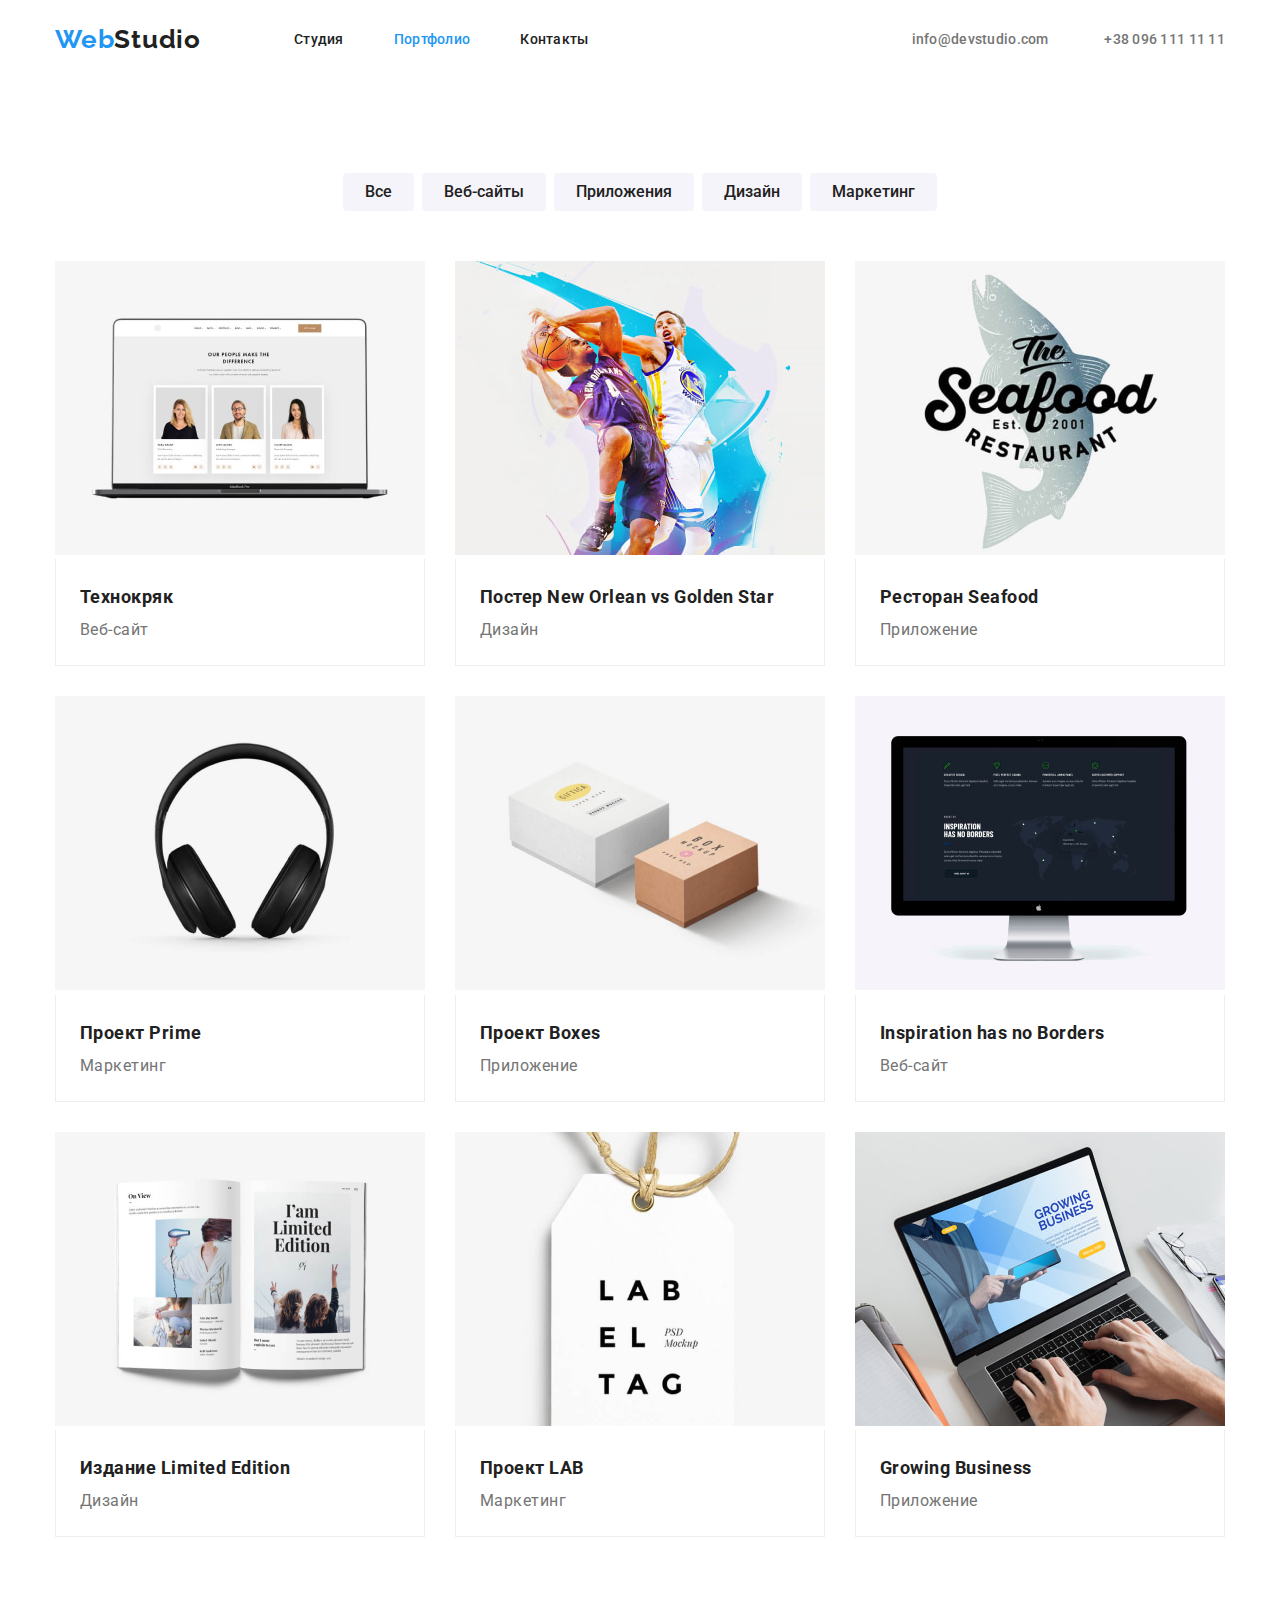
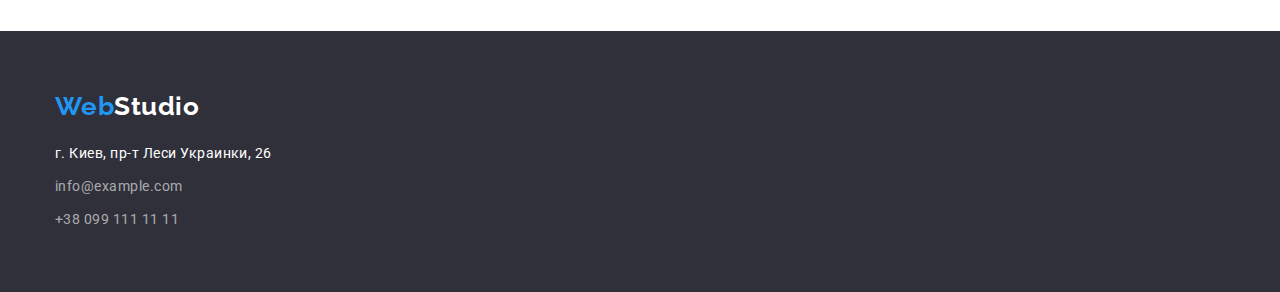
==== commit b8149c88: "Внёс правки в файл "студия"" ====
--- a/portfolio.html
+++ b/portfolio.html
@@ -125,14 +125,14 @@
   </main>
 
   <!-- Подвал сайта -->
-  <!-- Подвал сайта -->
   <footer class="footer">
     <div class="container">
       <a class="footer-logo link" lang="en" href="./index.html"><span class="logo-link">Web</span>Studio</a>
       <ul class="footer-list list">
         <li class="footer-item list">
-          <a href="https://www.google.com.ua/maps/place/%D0%B1%D1%83%D0%BB%D1%8C%D0%B2%D0%B0%D1%80+%D0%9B%D0%B5%D1%81%D1%96+%D0%A3%D0%BA%D1%80%D0%B0%D1%97%D0%BD%D0%BA%D0%B8,+26,+%D0%9A%D0%B8%D1%97%D0%B2,+02000/@50.4265841,30.5361918,17z/data=!3m1!4b1!4m5!3m4!1s0x40d4cf0e033ecbe9:0x57a4dffefec77da0!8m2!3d50.4265807!4d30.5383858"
-            target="_blank" rel="noreferrer noopener list link">
+          <a class="footer-maps link"
+            href="https://www.google.com.ua/maps/place/%D0%B1%D1%83%D0%BB%D1%8C%D0%B2%D0%B0%D1%80+%D0%9B%D0%B5%D1%81%D1%96+%D0%A3%D0%BA%D1%80%D0%B0%D1%97%D0%BD%D0%BA%D0%B8,+26,+%D0%9A%D0%B8%D1%97%D0%B2,+02000/@50.4265841,30.5361918,17z/data=!3m1!4b1!4m5!3m4!1s0x40d4cf0e033ecbe9:0x57a4dffefec77da0!8m2!3d50.4265807!4d30.5383858"
+            target="_blank" rel="noreferrer noopener">
             <address class="footer-address">г. Киев, пр-т Леси Украинки, 26</address>
           </a>
         </li>
--- a/css/styles.css
+++ b/css/styles.css
@@ -56,7 +56,6 @@
 body {
   background-color: #fff;
   font-family: var(--main-font);
-  max-width: 1600px;
   letter-spacing: 0.03em;
 }
 section {
@@ -64,10 +63,13 @@
 }
 /* Шапка сайта */
 
-.header-box {
-  display: flex;
+.header {
   padding-top: 24px;
   padding-bottom: 24px;
+}
+
+.header-box {
+  display: flex;
   align-items: center;
 }
 
@@ -223,15 +225,22 @@
 
 /* Секция особенности */
 
+.feature {
+  padding: 94px 0;
+}
+
 .feature-list {
   display: flex;
-  margin-top: 94px;
-  justify-content: space-around;
 }
 
 .feature-item {
   width: 270px;
   height: 101px;
+  margin-right: 30px;
+}
+
+.feature-item:last-child {
+  margin-right: 0;
 }
 
 .feature-title {
@@ -259,8 +268,11 @@
 
 /* Секция Чем мы занимаемся */
 
+.occupation {
+  padding: 94px 0;
+}
+
 .occupation-title {
-  margin-top: 94px;
   text-align: center;
 
   font-style: normal;
@@ -273,9 +285,7 @@
 
 .occupation-list {
   display: flex;
-  justify-content: space-around;
   margin-top: 50px;
-  margin-bottom: 94px;
 }
 .occupation-item:nth-child(n + 2) {
   margin-left: 30px;
@@ -285,10 +295,10 @@
 
 .employee {
   background-color: rgba(245, 244, 250, 1);
+  padding: 94px 0;
 }
 
 .employee-title {
-  padding-top: 94px;
   text-align: center;
 
   font-style: normal;
@@ -300,13 +310,15 @@
 }
 .employee-list {
   display: flex;
-  justify-content: space-around;
   margin-top: 50px;
-  padding-bottom: 94px;
 }
 
 .employee-item {
   background-color: #fff;
+}
+
+.employee-item:nth-child(n + 2) {
+  margin-left: 30px;
 }
 
 .employee-title-name {
@@ -325,6 +337,7 @@
 .employee-text {
   margin-top: 10px;
   text-align: center;
+  padding-bottom: 30px;
 
   font-family: var(--main-font);
   font-style: normal;
@@ -382,17 +395,6 @@
   margin-top: 50px;
 }
 
-/* .examples-list .item {
-  margin-right: 30px;
-  margin-bottom: 30px;
-}
-
-.examples-list .item:nth-child(3n + 3) {
-  margin-right: 0px;
-}
-
-.examples-list .item:nth-child(n + 7) {
-  margin-bottom: 0px; */
 .services-item {
   margin-right: 30px;
   margin-bottom: 30px;
@@ -449,6 +451,10 @@
   color: var(--title-color);
 }
 
+.footer-maps {
+  display: inline-block;
+}
+
 .footer-list {
   margin-top: 20px;
 }
@@ -468,6 +474,7 @@
   font-size: 14px;
   line-height: 1.71;
   color: var(--title-color);
+  list-style: none;
 }
 
 .footer-link-mail {
